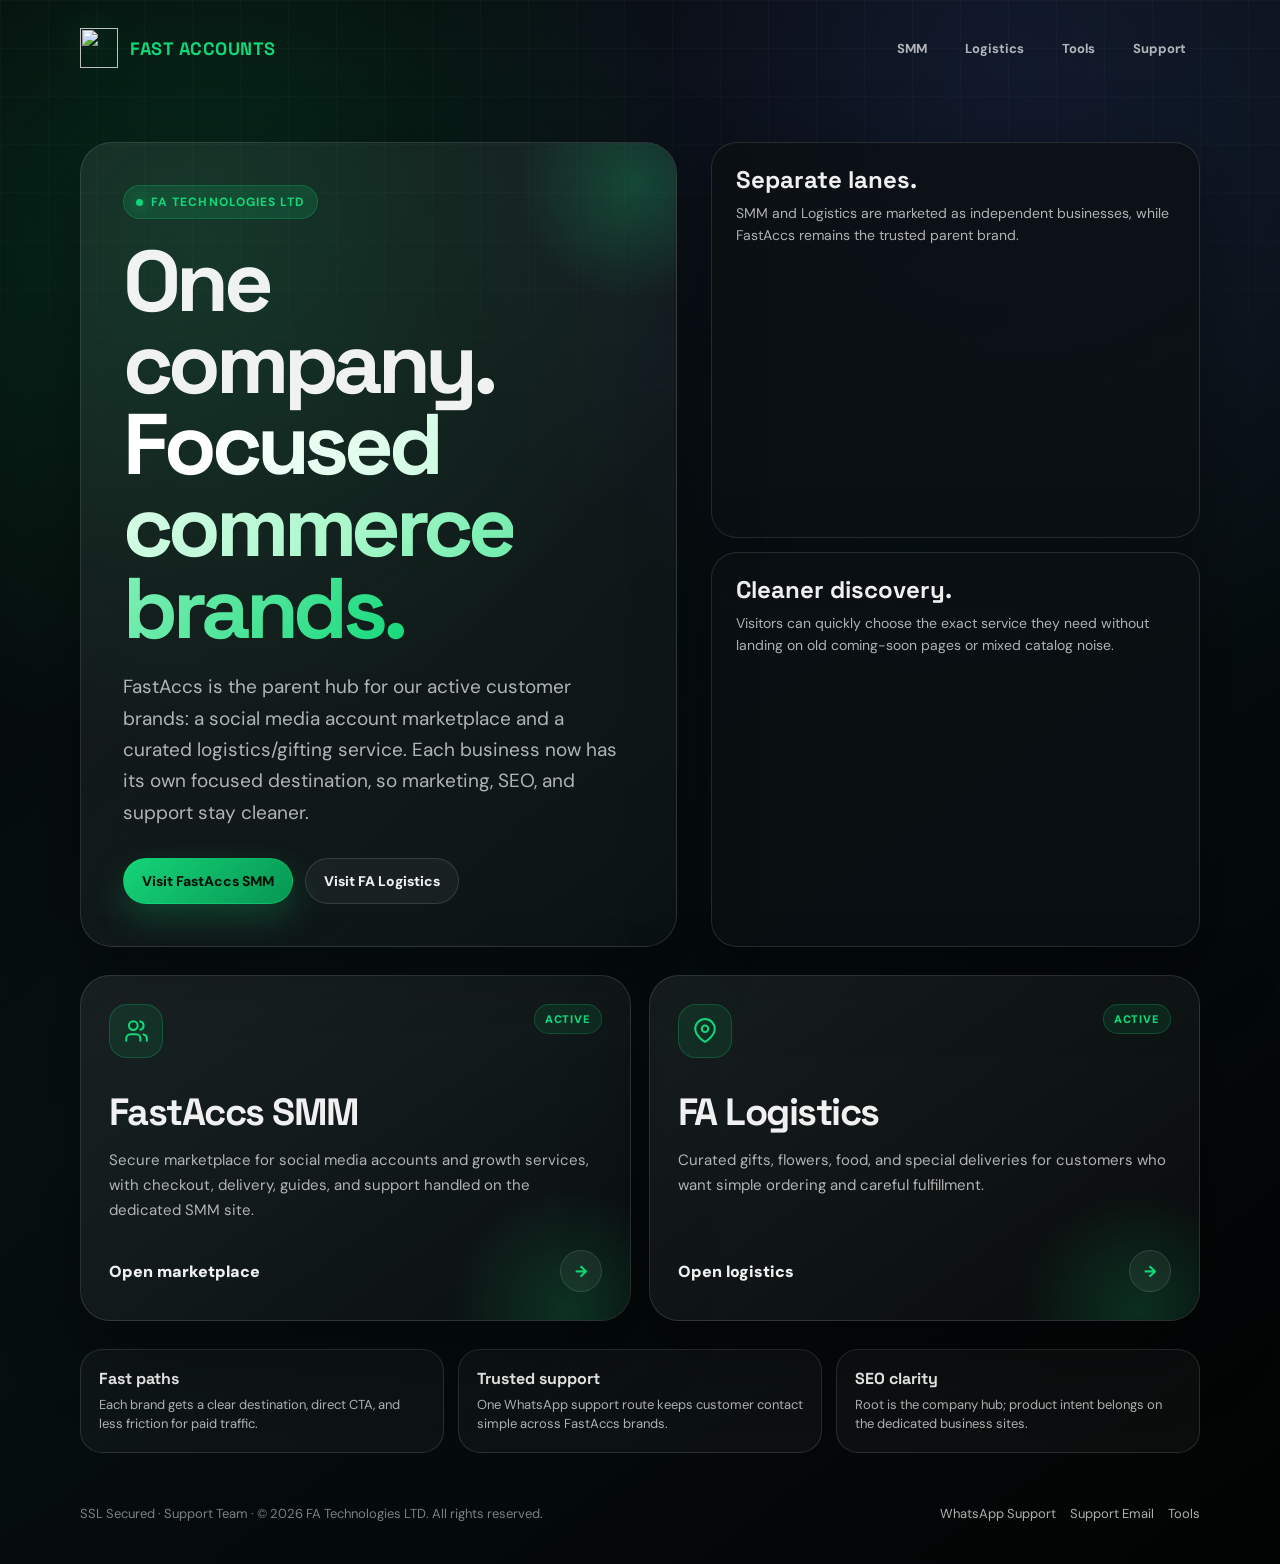
==== index.html @ 74d2e157 "Restructure FastAccs root hub" ====
<!DOCTYPE html>
<html lang="en">
<head>
  <meta charset="UTF-8">
  <meta name="viewport" content="width=device-width, initial-scale=1.0">
  <title>FastAccs | FA Technologies LTD</title>
  <meta name="description" content="FastAccs is the FA Technologies LTD hub for focused digital commerce brands: FastAccs SMM and FA Logistics.">
  <meta name="theme-color" content="#07090C">
  <link rel="canonical" href="https://fastaccs.com/">

  <meta property="og:type" content="website">
  <meta property="og:url" content="https://fastaccs.com/">
  <meta property="og:site_name" content="FastAccs">
  <meta property="og:title" content="FastAccs | FA Technologies LTD">
  <meta property="og:description" content="The parent hub for FastAccs SMM and FA Logistics.">
  <meta property="og:image" content="https://raw.githubusercontent.com/fa-technologies-LTD/fastaccs-web/master/assets/fa-logo-green-black-bg.png">
  <meta property="og:image:width" content="898">
  <meta property="og:image:height" content="898">

  <meta name="twitter:card" content="summary">
  <meta name="twitter:title" content="FastAccs | FA Technologies LTD">
  <meta name="twitter:description" content="The parent hub for FastAccs SMM and FA Logistics.">
  <meta name="twitter:image" content="https://raw.githubusercontent.com/fa-technologies-LTD/fastaccs-web/master/assets/fa-logo-green-black-bg.png">

  <link rel="icon" type="image/png" href="assets/fa-mark-white-transparent.png">
  <link rel="preconnect" href="https://fonts.googleapis.com">
  <link rel="preconnect" href="https://fonts.gstatic.com" crossorigin>
  <link href="https://fonts.googleapis.com/css2?family=DM+Sans:wght@500;600;700;800&family=Space+Grotesk:wght@500;600;700&display=swap" rel="stylesheet">

  <script async src="https://www.googletagmanager.com/gtag/js?id=G-3JKR6RPV56"></script>
  <script>
    window.dataLayer = window.dataLayer || [];
    function gtag(){dataLayer.push(arguments);}
    gtag('js', new Date());
    gtag('config', 'G-3JKR6RPV56');
  </script>

  <style>
    *, *::before, *::after { box-sizing: border-box; margin: 0; padding: 0; }

    :root {
      --bg: #06090b;
      --panel: rgba(11, 17, 20, 0.82);
      --panel-strong: rgba(16, 25, 29, 0.94);
      --text: rgba(255, 255, 255, 0.94);
      --muted: rgba(255, 255, 255, 0.68);
      --dim: rgba(255, 255, 255, 0.48);
      --border: rgba(255, 255, 255, 0.12);
      --border-strong: rgba(255, 255, 255, 0.18);
      --green: #10d878;
      --green-soft: rgba(16, 216, 120, 0.14);
      --blue-soft: rgba(98, 109, 255, 0.18);
      --shadow: 0 24px 80px rgba(0, 0, 0, 0.38);
    }

    html { min-height: 100%; background: var(--bg); }

    body {
      min-height: 100vh;
      font-family: 'DM Sans', -apple-system, BlinkMacSystemFont, sans-serif;
      color: var(--text);
      background:
        radial-gradient(circle at 15% 15%, rgba(16, 216, 120, 0.16), transparent 30%),
        radial-gradient(circle at 80% 5%, rgba(98, 109, 255, 0.13), transparent 34%),
        linear-gradient(145deg, #050708 0%, #071011 48%, #020303 100%);
      -webkit-font-smoothing: antialiased;
    }

    body::before {
      content: '';
      position: fixed;
      inset: 0;
      pointer-events: none;
      background-image:
        linear-gradient(rgba(255,255,255,0.035) 1px, transparent 1px),
        linear-gradient(90deg, rgba(255,255,255,0.035) 1px, transparent 1px);
      background-size: 48px 48px;
      mask-image: linear-gradient(to bottom, rgba(0,0,0,0.7), transparent 78%);
    }

    a { color: inherit; }

    .shell {
      position: relative;
      width: min(1120px, calc(100% - 32px));
      margin: 0 auto;
      padding: 28px 0 34px;
    }

    .topbar {
      display: flex;
      align-items: center;
      justify-content: space-between;
      gap: 18px;
      margin-bottom: 74px;
    }

    .brand-lockup {
      display: inline-flex;
      align-items: center;
      gap: 12px;
      text-decoration: none;
    }

    .brand-lockup img {
      width: 38px;
      height: 40px;
      object-fit: contain;
      filter: drop-shadow(0 0 18px rgba(16, 216, 120, 0.24));
    }

    .brand-lockup span {
      font-family: 'Space Grotesk', sans-serif;
      font-size: 18px;
      font-weight: 700;
      letter-spacing: 0.03em;
      color: var(--green);
    }

    .nav {
      display: flex;
      align-items: center;
      gap: 10px;
      flex-wrap: wrap;
      justify-content: flex-end;
    }

    .nav a {
      color: var(--muted);
      font-size: 13px;
      font-weight: 700;
      text-decoration: none;
      padding: 10px 13px;
      border: 1px solid transparent;
      border-radius: 999px;
      transition: color 160ms ease, border-color 160ms ease, background 160ms ease;
    }

    .nav a:hover,
    .nav a:focus-visible {
      color: var(--text);
      border-color: var(--border);
      background: rgba(255,255,255,0.04);
      outline: none;
    }

    .hero {
      display: grid;
      grid-template-columns: minmax(0, 1.1fr) minmax(320px, 0.9fr);
      gap: 34px;
      align-items: stretch;
      margin-bottom: 28px;
    }

    .hero-copy {
      padding: 42px;
      border: 1px solid var(--border);
      border-radius: 32px;
      background: linear-gradient(135deg, rgba(255,255,255,0.07), rgba(255,255,255,0.025));
      box-shadow: var(--shadow);
      overflow: hidden;
      position: relative;
    }

    .hero-copy::after {
      content: '';
      position: absolute;
      width: 260px;
      height: 260px;
      right: -90px;
      top: -90px;
      border-radius: 999px;
      background: radial-gradient(circle, rgba(16, 216, 120, 0.22), transparent 64%);
      pointer-events: none;
    }

    .eyebrow {
      display: inline-flex;
      align-items: center;
      gap: 8px;
      color: var(--green);
      background: var(--green-soft);
      border: 1px solid rgba(16, 216, 120, 0.22);
      border-radius: 999px;
      padding: 8px 12px;
      font-size: 12px;
      font-weight: 800;
      letter-spacing: 0.09em;
      text-transform: uppercase;
      margin-bottom: 22px;
    }

    .eyebrow::before {
      content: '';
      width: 7px;
      height: 7px;
      border-radius: 999px;
      background: var(--green);
      box-shadow: 0 0 14px rgba(16, 216, 120, 0.8);
    }

    h1 {
      font-family: 'Space Grotesk', sans-serif;
      font-size: clamp(42px, 8vw, 86px);
      line-height: 0.95;
      letter-spacing: -0.06em;
      max-width: 680px;
      margin-bottom: 22px;
    }

    h1 span {
      background: linear-gradient(130deg, #ffffff 12%, #a9f8cb 55%, var(--green));
      -webkit-background-clip: text;
      background-clip: text;
      -webkit-text-fill-color: transparent;
    }

    .lead {
      max-width: 620px;
      color: var(--muted);
      font-size: clamp(16px, 2vw, 19px);
      line-height: 1.65;
      margin-bottom: 30px;
    }

    .cta-row {
      display: flex;
      gap: 12px;
      flex-wrap: wrap;
      align-items: center;
    }

    .btn {
      display: inline-flex;
      align-items: center;
      justify-content: center;
      gap: 9px;
      min-height: 46px;
      padding: 13px 18px;
      border-radius: 999px;
      font-size: 14px;
      font-weight: 800;
      text-decoration: none;
      border: 1px solid var(--border);
      transition: transform 160ms ease, border-color 160ms ease, background 160ms ease;
    }

    .btn:hover,
    .btn:focus-visible {
      transform: translateY(-1px);
      outline: none;
    }

    .btn-primary {
      background: linear-gradient(135deg, #15d478, #079653);
      border-color: rgba(16, 216, 120, 0.42);
      color: #031009;
      box-shadow: 0 14px 34px rgba(16, 216, 120, 0.22);
    }

    .btn-secondary {
      color: var(--text);
      background: rgba(255,255,255,0.045);
    }

    .signal-panel {
      display: grid;
      gap: 14px;
    }

    .signal-card {
      padding: 24px;
      border: 1px solid var(--border);
      border-radius: 26px;
      background: var(--panel);
      box-shadow: var(--shadow);
    }

    .signal-card strong {
      display: block;
      font-family: 'Space Grotesk', sans-serif;
      font-size: 24px;
      line-height: 1.1;
      margin-bottom: 10px;
    }

    .signal-card p {
      color: var(--muted);
      line-height: 1.55;
      font-size: 14px;
    }

    .brand-grid {
      display: grid;
      grid-template-columns: repeat(2, minmax(0, 1fr));
      gap: 18px;
      margin: 28px 0;
    }

    .brand-card {
      position: relative;
      overflow: hidden;
      display: flex;
      flex-direction: column;
      min-height: 330px;
      padding: 28px;
      border-radius: 30px;
      border: 1px solid var(--border);
      background: linear-gradient(145deg, rgba(255,255,255,0.07), rgba(255,255,255,0.025));
      text-decoration: none;
      box-shadow: var(--shadow);
      transition: transform 180ms ease, border-color 180ms ease, background 180ms ease;
    }

    .brand-card:hover,
    .brand-card:focus-visible {
      transform: translateY(-3px);
      border-color: rgba(16, 216, 120, 0.34);
      outline: none;
    }

    .brand-card::after {
      content: '';
      position: absolute;
      inset: auto -70px -120px auto;
      width: 260px;
      height: 260px;
      border-radius: 999px;
      background: radial-gradient(circle, rgba(16, 216, 120, 0.17), transparent 65%);
      pointer-events: none;
    }

    .card-top {
      display: flex;
      justify-content: space-between;
      gap: 18px;
      align-items: flex-start;
      margin-bottom: 30px;
    }

    .mark {
      width: 54px;
      height: 54px;
      border-radius: 18px;
      display: grid;
      place-items: center;
      border: 1px solid rgba(16, 216, 120, 0.24);
      background: rgba(16, 216, 120, 0.1);
      color: var(--green);
    }

    .status {
      color: var(--green);
      background: rgba(16, 216, 120, 0.1);
      border: 1px solid rgba(16, 216, 120, 0.22);
      border-radius: 999px;
      padding: 7px 10px;
      font-size: 11px;
      font-weight: 900;
      letter-spacing: 0.08em;
      text-transform: uppercase;
    }

    .brand-card h2 {
      font-family: 'Space Grotesk', sans-serif;
      font-size: clamp(26px, 4vw, 38px);
      letter-spacing: -0.04em;
      margin-bottom: 12px;
    }

    .brand-card p {
      color: var(--muted);
      line-height: 1.65;
      font-size: 15px;
      max-width: 520px;
    }

    .card-footer {
      margin-top: auto;
      padding-top: 28px;
      display: flex;
      align-items: center;
      justify-content: space-between;
      gap: 16px;
      color: var(--text);
      font-weight: 900;
    }

    .arrow {
      width: 42px;
      height: 42px;
      display: grid;
      place-items: center;
      border-radius: 999px;
      background: rgba(255,255,255,0.06);
      border: 1px solid var(--border);
      color: var(--green);
    }

    .principles {
      display: grid;
      grid-template-columns: repeat(3, minmax(0, 1fr));
      gap: 14px;
      margin-top: 18px;
    }

    .principle {
      border: 1px solid var(--border);
      border-radius: 22px;
      background: rgba(255,255,255,0.035);
      padding: 18px;
    }

    .principle strong {
      display: block;
      font-family: 'Space Grotesk', sans-serif;
      font-size: 16px;
      margin-bottom: 7px;
    }

    .principle span {
      display: block;
      color: var(--muted);
      font-size: 13px;
      line-height: 1.45;
    }

    .footer {
      display: flex;
      align-items: center;
      justify-content: space-between;
      gap: 16px;
      flex-wrap: wrap;
      margin-top: 30px;
      padding: 22px 0 8px;
      color: var(--dim);
      font-size: 13px;
    }

    .footer-links {
      display: flex;
      align-items: center;
      gap: 14px;
      flex-wrap: wrap;
    }

    .footer a {
      color: var(--muted);
      text-decoration: none;
    }

    .footer a:hover,
    .footer a:focus-visible {
      color: var(--text);
      outline: none;
    }

    @media (max-width: 840px) {
      .topbar { margin-bottom: 34px; }
      .hero { grid-template-columns: 1fr; }
      .hero-copy { padding: 28px; border-radius: 26px; }
      .brand-grid { grid-template-columns: 1fr; }
      .principles { grid-template-columns: 1fr; }
      .signal-panel { grid-template-columns: 1fr; }
    }

    @media (max-width: 560px) {
      .shell { width: min(100% - 24px, 1120px); padding-top: 18px; }
      .topbar { align-items: flex-start; }
      .nav { gap: 4px; }
      .nav a { padding: 8px 9px; font-size: 12px; }
      .brand-lockup img { width: 32px; height: 34px; }
      .brand-lockup span { font-size: 15px; }
      .hero-copy { padding: 22px; }
      .lead { font-size: 15px; }
      .btn { width: 100%; }
      .brand-card { min-height: 290px; padding: 22px; border-radius: 24px; }
      .card-footer { align-items: flex-end; }
      .footer { display: block; line-height: 1.9; }
      .footer-links { margin-top: 10px; }
    }
  </style>
</head>
<body>
  <main class="shell">
    <header class="topbar" aria-label="FastAccs header">
      <a class="brand-lockup" href="/" aria-label="FastAccs home">
        <img src="assets/fa-mark-white-transparent.png" alt="" width="516" height="548">
        <span>FAST ACCOUNTS</span>
      </a>
      <nav class="nav" aria-label="Primary">
        <a href="https://smm.fastaccs.com/">SMM</a>
        <a href="/logistics/">Logistics</a>
        <a href="/tools/">Tools</a>
        <a href="https://wa.link/fast_accounts" target="_blank" rel="noopener noreferrer">Support</a>
      </nav>
    </header>

    <section class="hero" aria-labelledby="page-title">
      <div class="hero-copy">
        <div class="eyebrow">FA Technologies LTD</div>
        <h1 id="page-title">One company. <span>Focused commerce brands.</span></h1>
        <p class="lead">FastAccs is the parent hub for our active customer brands: a social media account marketplace and a curated logistics/gifting service. Each business now has its own focused destination, so marketing, SEO, and support stay cleaner.</p>
        <div class="cta-row">
          <a class="btn btn-primary" href="https://smm.fastaccs.com/">Visit FastAccs SMM</a>
          <a class="btn btn-secondary" href="/logistics/">Visit FA Logistics</a>
        </div>
      </div>

      <aside class="signal-panel" aria-label="Business focus">
        <div class="signal-card">
          <strong>Separate lanes.</strong>
          <p>SMM and Logistics are marketed as independent businesses, while FastAccs remains the trusted parent brand.</p>
        </div>
        <div class="signal-card">
          <strong>Cleaner discovery.</strong>
          <p>Visitors can quickly choose the exact service they need without landing on old coming-soon pages or mixed catalog noise.</p>
        </div>
      </aside>
    </section>

    <section class="brand-grid" aria-label="FastAccs brands">
      <a class="brand-card" href="https://smm.fastaccs.com/" aria-label="Open FastAccs SMM marketplace">
        <div class="card-top">
          <div class="mark" aria-hidden="true">
            <svg width="26" height="26" viewBox="0 0 24 24" fill="none" stroke="currentColor" stroke-width="1.9" stroke-linecap="round" stroke-linejoin="round"><path d="M16 21v-2a4 4 0 0 0-4-4H7a4 4 0 0 0-4 4v2"/><circle cx="9.5" cy="7" r="4"/><path d="M22 21v-2a4 4 0 0 0-3-3.87"/><path d="M16 3.13a4 4 0 0 1 0 7.75"/></svg>
          </div>
          <span class="status">Active</span>
        </div>
        <h2>FastAccs SMM</h2>
        <p>Secure marketplace for social media accounts and growth services, with checkout, delivery, guides, and support handled on the dedicated SMM site.</p>
        <div class="card-footer">
          <span>Open marketplace</span>
          <span class="arrow" aria-hidden="true">&rarr;</span>
        </div>
      </a>

      <a class="brand-card" href="/logistics/" aria-label="Open FA Logistics">
        <div class="card-top">
          <div class="mark" aria-hidden="true">
            <svg width="26" height="26" viewBox="0 0 24 24" fill="none" stroke="currentColor" stroke-width="1.9" stroke-linecap="round" stroke-linejoin="round"><path d="M21 10c0 7-9 12-9 12S3 17 3 10a9 9 0 1 1 18 0Z"/><circle cx="12" cy="10" r="3"/></svg>
          </div>
          <span class="status">Active</span>
        </div>
        <h2>FA Logistics</h2>
        <p>Curated gifts, flowers, food, and special deliveries for customers who want simple ordering and careful fulfillment.</p>
        <div class="card-footer">
          <span>Open logistics</span>
          <span class="arrow" aria-hidden="true">&rarr;</span>
        </div>
      </a>
    </section>

    <section class="principles" aria-label="Operating principles">
      <div class="principle">
        <strong>Fast paths</strong>
        <span>Each brand gets a clear destination, direct CTA, and less friction for paid traffic.</span>
      </div>
      <div class="principle">
        <strong>Trusted support</strong>
        <span>One WhatsApp support route keeps customer contact simple across FastAccs brands.</span>
      </div>
      <div class="principle">
        <strong>SEO clarity</strong>
        <span>Root is the company hub; product intent belongs on the dedicated business sites.</span>
      </div>
    </section>

    <footer class="footer">
      <p>SSL Secured &middot; Support Team &middot; &copy; 2026 FA Technologies LTD. All rights reserved.</p>
      <div class="footer-links">
        <a href="https://wa.link/fast_accounts" target="_blank" rel="noopener noreferrer">WhatsApp Support</a>
        <a href="mailto:support@fastaccs.com">Support Email</a>
        <a href="/tools/">Tools</a>
      </div>
    </footer>
  </main>
</body>
</html>
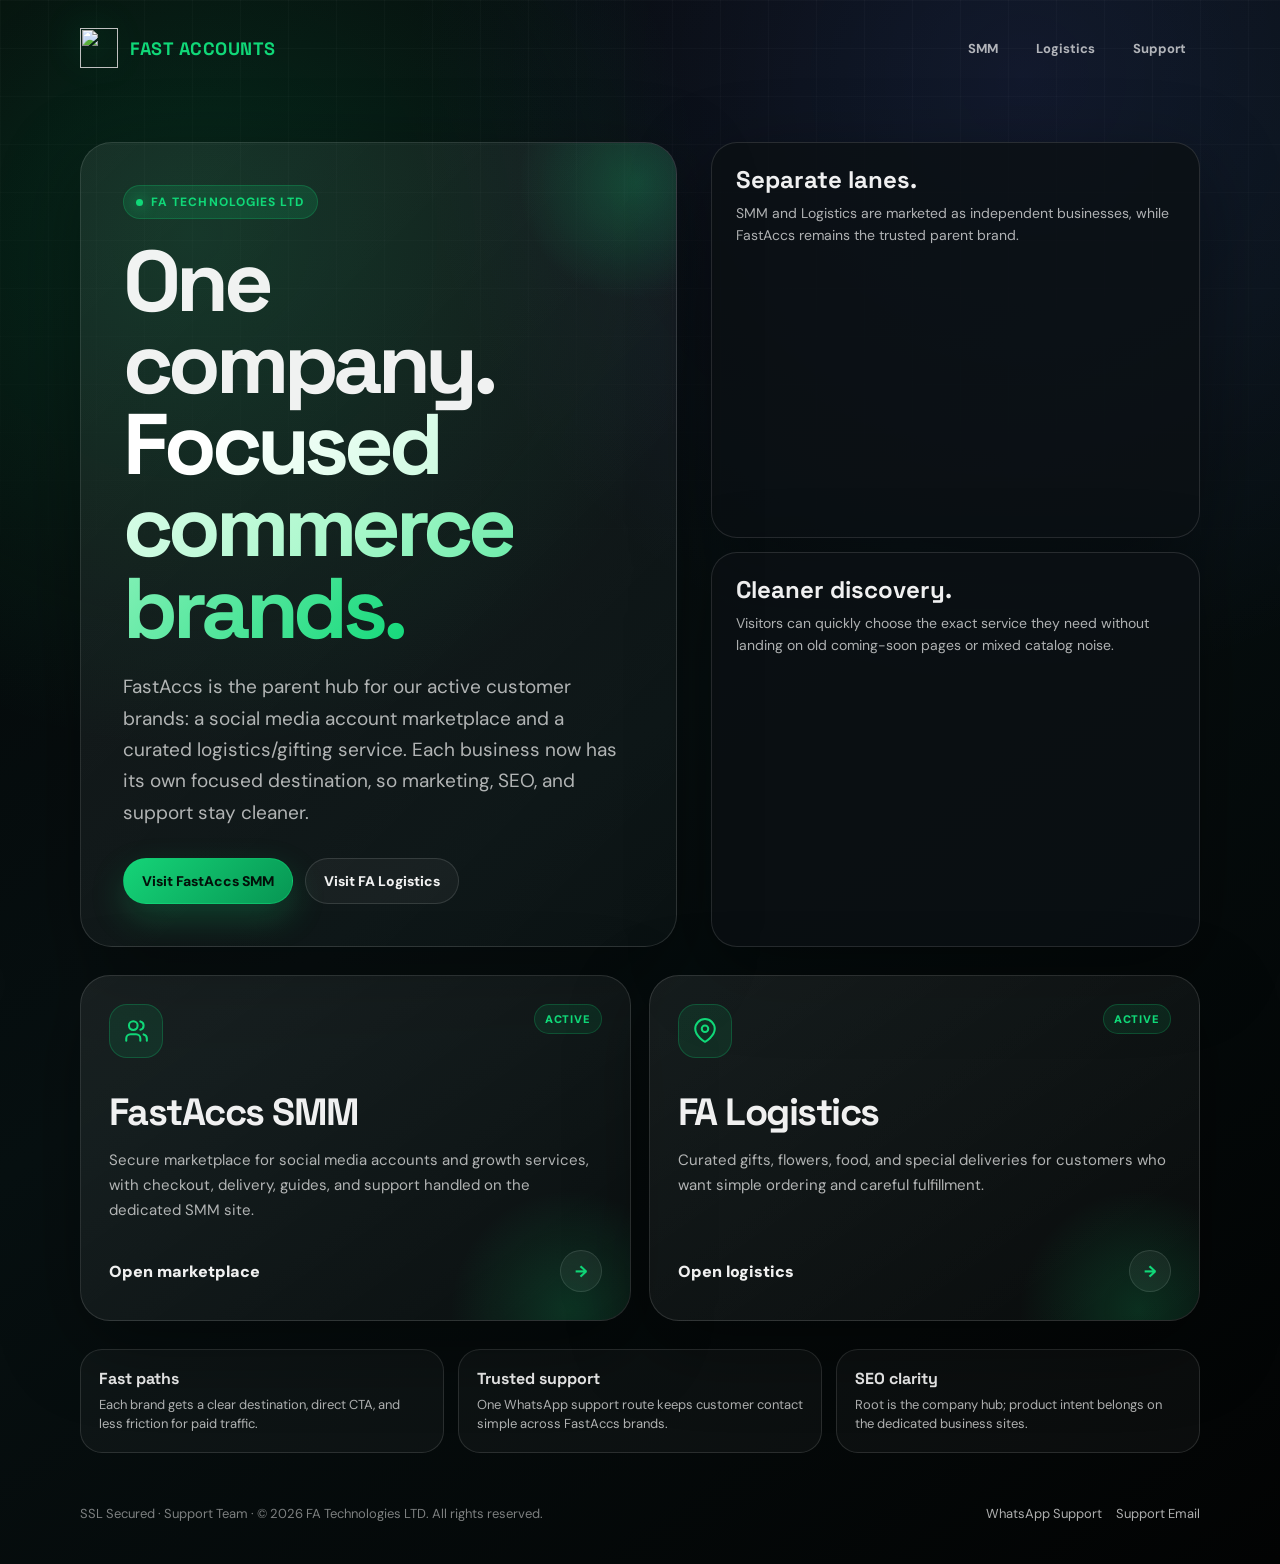
==== commit 73c8ddef: "Hide internal tools from FastAccs hub" ====
--- a/index.html
+++ b/index.html
@@ -491,7 +491,6 @@
       <nav class="nav" aria-label="Primary">
         <a href="https://smm.fastaccs.com/">SMM</a>
         <a href="/logistics/">Logistics</a>
-        <a href="/tools/">Tools</a>
         <a href="https://wa.link/fast_accounts" target="_blank" rel="noopener noreferrer">Support</a>
       </nav>
     </header>
@@ -571,7 +570,6 @@
       <div class="footer-links">
         <a href="https://wa.link/fast_accounts" target="_blank" rel="noopener noreferrer">WhatsApp Support</a>
         <a href="mailto:support@fastaccs.com">Support Email</a>
-        <a href="/tools/">Tools</a>
       </div>
     </footer>
   </main>
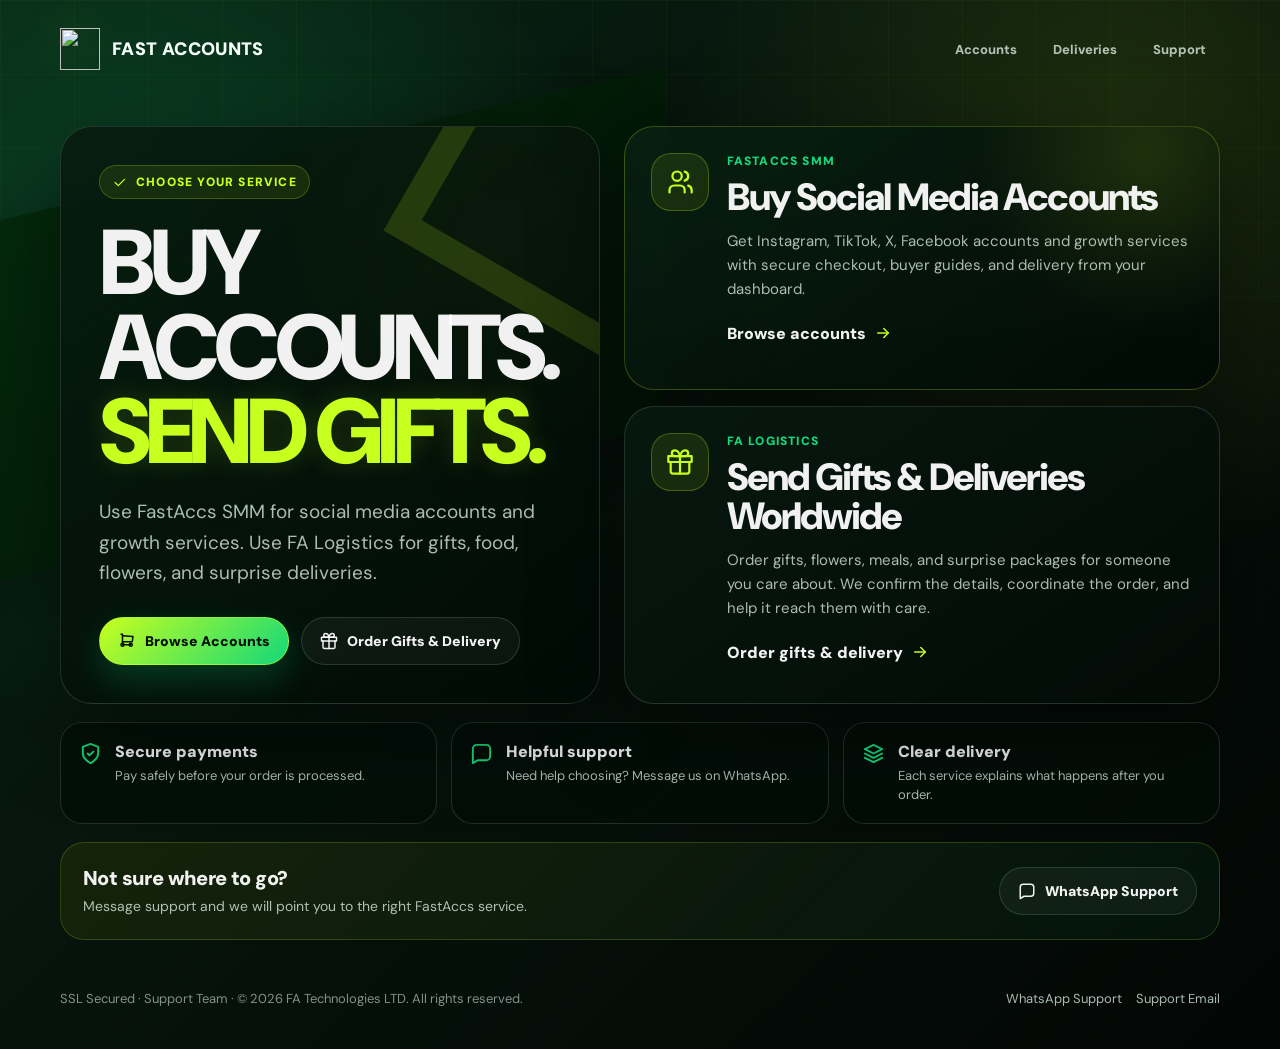
==== commit b35fdd66: "Refine FastAccs homepage customer doorway" ====
--- a/index.html
+++ b/index.html
@@ -3,29 +3,29 @@
 <head>
   <meta charset="UTF-8">
   <meta name="viewport" content="width=device-width, initial-scale=1.0">
-  <title>FastAccs | FA Technologies LTD</title>
-  <meta name="description" content="FastAccs is the FA Technologies LTD hub for focused digital commerce brands: FastAccs SMM and FA Logistics.">
-  <meta name="theme-color" content="#07090C">
+  <title>FastAccs | Buy Accounts or Send Gifts</title>
+  <meta name="description" content="Choose the FastAccs service you need today: buy social media accounts and growth services, or send gifts and deliveries with FA Logistics.">
+  <meta name="theme-color" content="#0a1710">
   <link rel="canonical" href="https://fastaccs.com/">
 
   <meta property="og:type" content="website">
   <meta property="og:url" content="https://fastaccs.com/">
   <meta property="og:site_name" content="FastAccs">
-  <meta property="og:title" content="FastAccs | FA Technologies LTD">
-  <meta property="og:description" content="The parent hub for FastAccs SMM and FA Logistics.">
+  <meta property="og:title" content="FastAccs | Buy Accounts or Send Gifts">
+  <meta property="og:description" content="Buy social media accounts or send gifts and deliveries through FastAccs services.">
   <meta property="og:image" content="https://raw.githubusercontent.com/fa-technologies-LTD/fastaccs-web/master/assets/fa-logo-green-black-bg.png">
   <meta property="og:image:width" content="898">
   <meta property="og:image:height" content="898">
 
   <meta name="twitter:card" content="summary">
-  <meta name="twitter:title" content="FastAccs | FA Technologies LTD">
-  <meta name="twitter:description" content="The parent hub for FastAccs SMM and FA Logistics.">
+  <meta name="twitter:title" content="FastAccs | Buy Accounts or Send Gifts">
+  <meta name="twitter:description" content="Choose FastAccs SMM for accounts and growth. Choose FA Logistics for gifts and deliveries.">
   <meta name="twitter:image" content="https://raw.githubusercontent.com/fa-technologies-LTD/fastaccs-web/master/assets/fa-logo-green-black-bg.png">
 
   <link rel="icon" type="image/png" href="assets/fa-mark-white-transparent.png">
   <link rel="preconnect" href="https://fonts.googleapis.com">
   <link rel="preconnect" href="https://fonts.gstatic.com" crossorigin>
-  <link href="https://fonts.googleapis.com/css2?family=DM+Sans:wght@500;600;700;800&family=Space+Grotesk:wght@500;600;700&display=swap" rel="stylesheet">
+  <link href="https://fonts.googleapis.com/css2?family=DM+Sans:wght@500;600;700;800;900&display=swap" rel="stylesheet">
 
   <script async src="https://www.googletagmanager.com/gtag/js?id=G-3JKR6RPV56"></script>
   <script>
@@ -39,18 +39,21 @@
     *, *::before, *::after { box-sizing: border-box; margin: 0; padding: 0; }
 
     :root {
-      --bg: #06090b;
-      --panel: rgba(11, 17, 20, 0.82);
-      --panel-strong: rgba(16, 25, 29, 0.94);
+      --bg: #06110b;
+      --ink: #041006;
+      --panel: rgba(5, 16, 11, 0.84);
+      --panel-2: rgba(8, 25, 16, 0.9);
       --text: rgba(255, 255, 255, 0.94);
-      --muted: rgba(255, 255, 255, 0.68);
-      --dim: rgba(255, 255, 255, 0.48);
-      --border: rgba(255, 255, 255, 0.12);
-      --border-strong: rgba(255, 255, 255, 0.18);
-      --green: #10d878;
-      --green-soft: rgba(16, 216, 120, 0.14);
-      --blue-soft: rgba(98, 109, 255, 0.18);
-      --shadow: 0 24px 80px rgba(0, 0, 0, 0.38);
+      --muted: rgba(235, 255, 244, 0.72);
+      --dim: rgba(235, 255, 244, 0.54);
+      --line: rgba(213, 255, 229, 0.14);
+      --line-strong: rgba(213, 255, 229, 0.23);
+      --green: #13d879;
+      --green-hot: #c7ff1f;
+      --green-deep: #0a9c58;
+      --blue: #8d96ff;
+      --red: #ff625f;
+      --shadow: 0 28px 90px rgba(0, 0, 0, 0.42);
     }
 
     html { min-height: 100%; background: var(--bg); }
@@ -60,10 +63,11 @@
       font-family: 'DM Sans', -apple-system, BlinkMacSystemFont, sans-serif;
       color: var(--text);
       background:
-        radial-gradient(circle at 15% 15%, rgba(16, 216, 120, 0.16), transparent 30%),
-        radial-gradient(circle at 80% 5%, rgba(98, 109, 255, 0.13), transparent 34%),
-        linear-gradient(145deg, #050708 0%, #071011 48%, #020303 100%);
+        radial-gradient(circle at 88% 12%, rgba(199, 255, 31, 0.12), transparent 30%),
+        radial-gradient(circle at 12% 26%, rgba(19, 216, 121, 0.20), transparent 34%),
+        linear-gradient(135deg, #082413 0%, #06120c 48%, #030604 100%);
       -webkit-font-smoothing: antialiased;
+      overflow-x: hidden;
     }
 
     body::before {
@@ -71,18 +75,34 @@
       position: fixed;
       inset: 0;
       pointer-events: none;
+      opacity: 0.33;
       background-image:
-        linear-gradient(rgba(255,255,255,0.035) 1px, transparent 1px),
-        linear-gradient(90deg, rgba(255,255,255,0.035) 1px, transparent 1px);
-      background-size: 48px 48px;
-      mask-image: linear-gradient(to bottom, rgba(0,0,0,0.7), transparent 78%);
+        linear-gradient(rgba(199, 255, 31, 0.13) 1px, transparent 1px),
+        linear-gradient(90deg, rgba(199, 255, 31, 0.13) 1px, transparent 1px);
+      background-size: 74px 74px;
+      mask-image: linear-gradient(to bottom, rgba(0,0,0,0.9), rgba(0,0,0,0.18) 72%, transparent);
+    }
+
+    body::after {
+      content: '';
+      position: fixed;
+      left: -10vw;
+      top: 158px;
+      width: 62vw;
+      height: 360px;
+      pointer-events: none;
+      background: linear-gradient(140deg, rgba(3, 42, 9, 0.92), rgba(2, 19, 6, 0.98));
+      transform: skewY(-13deg);
+      box-shadow: 0 24px 80px rgba(0,0,0,0.38);
+      z-index: 0;
     }
 
     a { color: inherit; }
 
     .shell {
       position: relative;
-      width: min(1120px, calc(100% - 32px));
+      z-index: 1;
+      width: min(1160px, calc(100% - 32px));
       margin: 0 auto;
       padding: 28px 0 34px;
     }
@@ -92,7 +112,7 @@
       align-items: center;
       justify-content: space-between;
       gap: 18px;
-      margin-bottom: 74px;
+      margin-bottom: 56px;
     }
 
     .brand-lockup {
@@ -103,24 +123,23 @@
     }
 
     .brand-lockup img {
-      width: 38px;
-      height: 40px;
+      width: 40px;
+      height: 42px;
       object-fit: contain;
-      filter: drop-shadow(0 0 18px rgba(16, 216, 120, 0.24));
+      filter: drop-shadow(0 0 22px rgba(199, 255, 31, 0.22));
     }
 
     .brand-lockup span {
-      font-family: 'Space Grotesk', sans-serif;
       font-size: 18px;
-      font-weight: 700;
-      letter-spacing: 0.03em;
-      color: var(--green);
+      font-weight: 900;
+      letter-spacing: 0.02em;
+      color: #f5fff8;
     }
 
     .nav {
       display: flex;
       align-items: center;
-      gap: 10px;
+      gap: 8px;
       flex-wrap: wrap;
       justify-content: flex-end;
     }
@@ -128,102 +147,102 @@
     .nav a {
       color: var(--muted);
       font-size: 13px;
-      font-weight: 700;
+      font-weight: 800;
       text-decoration: none;
       padding: 10px 13px;
       border: 1px solid transparent;
       border-radius: 999px;
-      transition: color 160ms ease, border-color 160ms ease, background 160ms ease;
+      transition: color 160ms ease, border-color 160ms ease, background 160ms ease, transform 160ms ease;
     }
 
     .nav a:hover,
     .nav a:focus-visible {
       color: var(--text);
-      border-color: var(--border);
-      background: rgba(255,255,255,0.04);
+      border-color: var(--line);
+      background: rgba(255,255,255,0.05);
+      transform: translateY(-1px);
       outline: none;
     }
 
     .hero {
       display: grid;
-      grid-template-columns: minmax(0, 1.1fr) minmax(320px, 0.9fr);
-      gap: 34px;
+      grid-template-columns: minmax(0, 0.95fr) minmax(340px, 1.05fr);
+      gap: 24px;
       align-items: stretch;
-      margin-bottom: 28px;
+      margin-bottom: 18px;
     }
 
     .hero-copy {
-      padding: 42px;
-      border: 1px solid var(--border);
+      position: relative;
+      overflow: hidden;
+      min-height: 420px;
+      padding: 38px;
+      border: 1px solid var(--line);
       border-radius: 32px;
-      background: linear-gradient(135deg, rgba(255,255,255,0.07), rgba(255,255,255,0.025));
+      background:
+        linear-gradient(145deg, rgba(7, 27, 15, 0.9), rgba(2, 10, 6, 0.86)),
+        radial-gradient(circle at 80% 18%, rgba(199, 255, 31, 0.18), transparent 34%);
       box-shadow: var(--shadow);
-      overflow: hidden;
-      position: relative;
-    }
-
-    .hero-copy::after {
+    }
+
+    .hero-copy::before {
       content: '';
       position: absolute;
+      right: -92px;
+      top: -74px;
       width: 260px;
       height: 260px;
-      right: -90px;
-      top: -90px;
-      border-radius: 999px;
-      background: radial-gradient(circle, rgba(16, 216, 120, 0.22), transparent 64%);
+      border: 28px solid rgba(199, 255, 31, 0.15);
+      transform: rotate(30deg);
       pointer-events: none;
     }
 
     .eyebrow {
       display: inline-flex;
       align-items: center;
-      gap: 8px;
-      color: var(--green);
-      background: var(--green-soft);
-      border: 1px solid rgba(16, 216, 120, 0.22);
+      gap: 9px;
+      color: var(--green-hot);
+      background: rgba(199, 255, 31, 0.09);
+      border: 1px solid rgba(199, 255, 31, 0.22);
       border-radius: 999px;
       padding: 8px 12px;
       font-size: 12px;
-      font-weight: 800;
-      letter-spacing: 0.09em;
+      font-weight: 900;
+      letter-spacing: 0.1em;
       text-transform: uppercase;
       margin-bottom: 22px;
     }
 
-    .eyebrow::before {
-      content: '';
-      width: 7px;
-      height: 7px;
-      border-radius: 999px;
-      background: var(--green);
-      box-shadow: 0 0 14px rgba(16, 216, 120, 0.8);
-    }
+    .eyebrow svg { width: 15px; height: 15px; }
 
     h1 {
-      font-family: 'Space Grotesk', sans-serif;
-      font-size: clamp(42px, 8vw, 86px);
-      line-height: 0.95;
-      letter-spacing: -0.06em;
-      max-width: 680px;
+      position: relative;
+      max-width: 720px;
+      font-size: clamp(44px, 8vw, 92px);
+      line-height: 0.92;
+      letter-spacing: -0.07em;
+      font-weight: 900;
       margin-bottom: 22px;
+      text-transform: uppercase;
     }
 
     h1 span {
-      background: linear-gradient(130deg, #ffffff 12%, #a9f8cb 55%, var(--green));
-      -webkit-background-clip: text;
-      background-clip: text;
-      -webkit-text-fill-color: transparent;
+      display: block;
+      color: var(--green-hot);
+      text-shadow: 0 0 24px rgba(199, 255, 31, 0.16);
     }
 
     .lead {
-      max-width: 620px;
+      position: relative;
+      max-width: 610px;
       color: var(--muted);
       font-size: clamp(16px, 2vw, 19px);
-      line-height: 1.65;
-      margin-bottom: 30px;
+      line-height: 1.62;
+      margin-bottom: 28px;
     }
 
     .cta-row {
+      position: relative;
       display: flex;
       gap: 12px;
       flex-wrap: wrap;
@@ -235,15 +254,17 @@
       align-items: center;
       justify-content: center;
       gap: 9px;
-      min-height: 46px;
+      min-height: 48px;
       padding: 13px 18px;
       border-radius: 999px;
       font-size: 14px;
-      font-weight: 800;
+      font-weight: 900;
       text-decoration: none;
-      border: 1px solid var(--border);
-      transition: transform 160ms ease, border-color 160ms ease, background 160ms ease;
-    }
+      border: 1px solid var(--line);
+      transition: transform 160ms ease, border-color 160ms ease, background 160ms ease, box-shadow 160ms ease;
+    }
+
+    .btn svg { width: 18px; height: 18px; flex: 0 0 auto; }
 
     .btn:hover,
     .btn:focus-visible {
@@ -252,186 +273,178 @@
     }
 
     .btn-primary {
-      background: linear-gradient(135deg, #15d478, #079653);
-      border-color: rgba(16, 216, 120, 0.42);
-      color: #031009;
-      box-shadow: 0 14px 34px rgba(16, 216, 120, 0.22);
-    }
+      background: linear-gradient(135deg, var(--green-hot), var(--green));
+      border-color: rgba(199, 255, 31, 0.5);
+      color: #021007;
+      box-shadow: 0 14px 34px rgba(19, 216, 121, 0.22);
+    }
+
+    .btn-primary:hover,
+    .btn-primary:focus-visible { box-shadow: 0 18px 44px rgba(19, 216, 121, 0.3); }
 
     .btn-secondary {
       color: var(--text);
       background: rgba(255,255,255,0.045);
     }
 
-    .signal-panel {
-      display: grid;
-      gap: 14px;
-    }
-
-    .signal-card {
-      padding: 24px;
-      border: 1px solid var(--border);
-      border-radius: 26px;
-      background: var(--panel);
-      box-shadow: var(--shadow);
-    }
-
-    .signal-card strong {
-      display: block;
-      font-family: 'Space Grotesk', sans-serif;
-      font-size: 24px;
-      line-height: 1.1;
-      margin-bottom: 10px;
-    }
-
-    .signal-card p {
-      color: var(--muted);
-      line-height: 1.55;
-      font-size: 14px;
-    }
-
-    .brand-grid {
-      display: grid;
-      grid-template-columns: repeat(2, minmax(0, 1fr));
-      gap: 18px;
-      margin: 28px 0;
-    }
-
-    .brand-card {
+    .service-stack {
+      display: grid;
+      gap: 16px;
+    }
+
+    .service-card {
       position: relative;
       overflow: hidden;
-      display: flex;
-      flex-direction: column;
-      min-height: 330px;
-      padding: 28px;
+      display: grid;
+      grid-template-columns: auto 1fr;
+      gap: 18px;
+      min-height: 220px;
+      padding: 26px;
       border-radius: 30px;
-      border: 1px solid var(--border);
-      background: linear-gradient(145deg, rgba(255,255,255,0.07), rgba(255,255,255,0.025));
+      border: 1px solid var(--line);
+      background: linear-gradient(145deg, rgba(7, 25, 16, 0.92), rgba(3, 10, 7, 0.9));
       text-decoration: none;
       box-shadow: var(--shadow);
       transition: transform 180ms ease, border-color 180ms ease, background 180ms ease;
     }
 
-    .brand-card:hover,
-    .brand-card:focus-visible {
+    .service-card.primary {
+      min-height: 250px;
+      border-color: rgba(199, 255, 31, 0.24);
+      background:
+        radial-gradient(circle at 88% 10%, rgba(199, 255, 31, 0.12), transparent 30%),
+        linear-gradient(145deg, rgba(8, 31, 17, 0.96), rgba(2, 10, 6, 0.94));
+    }
+
+    .service-card:hover,
+    .service-card:focus-visible {
       transform: translateY(-3px);
-      border-color: rgba(16, 216, 120, 0.34);
+      border-color: rgba(199, 255, 31, 0.38);
       outline: none;
     }
 
-    .brand-card::after {
-      content: '';
-      position: absolute;
-      inset: auto -70px -120px auto;
-      width: 260px;
-      height: 260px;
-      border-radius: 999px;
-      background: radial-gradient(circle, rgba(16, 216, 120, 0.17), transparent 65%);
-      pointer-events: none;
-    }
-
-    .card-top {
-      display: flex;
-      justify-content: space-between;
-      gap: 18px;
-      align-items: flex-start;
-      margin-bottom: 30px;
-    }
-
-    .mark {
-      width: 54px;
-      height: 54px;
-      border-radius: 18px;
+    .icon-badge {
+      width: 58px;
+      height: 58px;
       display: grid;
       place-items: center;
-      border: 1px solid rgba(16, 216, 120, 0.24);
-      background: rgba(16, 216, 120, 0.1);
+      border-radius: 20px;
+      border: 1px solid rgba(199, 255, 31, 0.26);
+      background: rgba(199, 255, 31, 0.09);
+      color: var(--green-hot);
+    }
+
+    .icon-badge svg { width: 28px; height: 28px; }
+
+    .service-kicker {
       color: var(--green);
-    }
-
-    .status {
-      color: var(--green);
-      background: rgba(16, 216, 120, 0.1);
-      border: 1px solid rgba(16, 216, 120, 0.22);
-      border-radius: 999px;
-      padding: 7px 10px;
-      font-size: 11px;
-      font-weight: 900;
-      letter-spacing: 0.08em;
+      font-size: 12px;
+      font-weight: 900;
+      letter-spacing: 0.1em;
       text-transform: uppercase;
-    }
-
-    .brand-card h2 {
-      font-family: 'Space Grotesk', sans-serif;
-      font-size: clamp(26px, 4vw, 38px);
-      letter-spacing: -0.04em;
+      margin-bottom: 9px;
+    }
+
+    .service-card h2 {
+      font-size: clamp(25px, 4vw, 38px);
+      line-height: 1.02;
+      letter-spacing: -0.05em;
+      font-weight: 900;
       margin-bottom: 12px;
     }
 
-    .brand-card p {
+    .service-card p {
       color: var(--muted);
-      line-height: 1.65;
+      line-height: 1.6;
       font-size: 15px;
-      max-width: 520px;
-    }
-
-    .card-footer {
-      margin-top: auto;
-      padding-top: 28px;
-      display: flex;
-      align-items: center;
-      justify-content: space-between;
-      gap: 16px;
+      max-width: 590px;
+    }
+
+    .service-action {
+      display: inline-flex;
+      align-items: center;
+      gap: 8px;
+      margin-top: 22px;
       color: var(--text);
       font-weight: 900;
     }
 
-    .arrow {
-      width: 42px;
-      height: 42px;
-      display: grid;
-      place-items: center;
-      border-radius: 999px;
-      background: rgba(255,255,255,0.06);
-      border: 1px solid var(--border);
-      color: var(--green);
-    }
-
-    .principles {
+    .service-action svg { width: 18px; height: 18px; color: var(--green-hot); }
+
+    .trust-row {
       display: grid;
       grid-template-columns: repeat(3, minmax(0, 1fr));
       gap: 14px;
-      margin-top: 18px;
-    }
-
-    .principle {
-      border: 1px solid var(--border);
+      margin: 18px 0;
+    }
+
+    .trust-card {
+      display: grid;
+      grid-template-columns: auto 1fr;
+      gap: 13px;
+      align-items: start;
+      border: 1px solid var(--line);
       border-radius: 22px;
-      background: rgba(255,255,255,0.035);
+      background: rgba(4, 14, 9, 0.72);
       padding: 18px;
     }
 
-    .principle strong {
+    .trust-card svg {
+      width: 23px;
+      height: 23px;
+      color: var(--green);
+      margin-top: 1px;
+    }
+
+    .trust-card strong {
       display: block;
-      font-family: 'Space Grotesk', sans-serif;
       font-size: 16px;
-      margin-bottom: 7px;
-    }
-
-    .principle span {
+      font-weight: 900;
+      margin-bottom: 5px;
+    }
+
+    .trust-card span {
       display: block;
       color: var(--muted);
       font-size: 13px;
       line-height: 1.45;
     }
 
+    .support-band {
+      display: grid;
+      grid-template-columns: 1fr auto;
+      align-items: center;
+      gap: 18px;
+      margin-top: 18px;
+      padding: 22px;
+      border: 1px solid rgba(199, 255, 31, 0.18);
+      border-radius: 24px;
+      background:
+        linear-gradient(135deg, rgba(199, 255, 31, 0.09), rgba(19, 216, 121, 0.04)),
+        rgba(3, 12, 8, 0.76);
+    }
+
+    .support-band strong {
+      display: block;
+      font-size: 20px;
+      font-weight: 900;
+      letter-spacing: -0.03em;
+      margin-bottom: 5px;
+    }
+
+    .support-band p {
+      color: var(--muted);
+      line-height: 1.5;
+      font-size: 14px;
+    }
+
     .footer {
       display: flex;
       align-items: center;
       justify-content: space-between;
       gap: 16px;
       flex-wrap: wrap;
-      margin-top: 30px;
+      margin-top: 28px;
       padding: 22px 0 8px;
       color: var(--dim);
       font-size: 13px;
@@ -455,27 +468,30 @@
       outline: none;
     }
 
-    @media (max-width: 840px) {
-      .topbar { margin-bottom: 34px; }
+    @media (max-width: 900px) {
+      body::after { width: 82vw; height: 300px; top: 180px; }
+      .topbar { margin-bottom: 32px; }
       .hero { grid-template-columns: 1fr; }
-      .hero-copy { padding: 28px; border-radius: 26px; }
-      .brand-grid { grid-template-columns: 1fr; }
-      .principles { grid-template-columns: 1fr; }
-      .signal-panel { grid-template-columns: 1fr; }
+      .hero-copy { min-height: 0; padding: 28px; border-radius: 26px; }
+      .service-card,
+      .service-card.primary { min-height: 0; }
+      .trust-row { grid-template-columns: 1fr; }
+      .support-band { grid-template-columns: 1fr; }
+      .support-band .btn { width: 100%; }
     }
 
     @media (max-width: 560px) {
-      .shell { width: min(100% - 24px, 1120px); padding-top: 18px; }
+      .shell { width: min(100% - 24px, 1160px); padding-top: 18px; }
       .topbar { align-items: flex-start; }
+      .brand-lockup img { width: 33px; height: 35px; }
+      .brand-lockup span { font-size: 15px; }
       .nav { gap: 4px; }
-      .nav a { padding: 8px 9px; font-size: 12px; }
-      .brand-lockup img { width: 32px; height: 34px; }
-      .brand-lockup span { font-size: 15px; }
-      .hero-copy { padding: 22px; }
+      .nav a { padding: 8px 8px; font-size: 12px; }
+      h1 { font-size: clamp(42px, 15vw, 68px); }
       .lead { font-size: 15px; }
-      .btn { width: 100%; }
-      .brand-card { min-height: 290px; padding: 22px; border-radius: 24px; }
-      .card-footer { align-items: flex-end; }
+      .cta-row .btn { width: 100%; }
+      .service-card { grid-template-columns: 1fr; padding: 22px; border-radius: 24px; }
+      .icon-badge { width: 52px; height: 52px; border-radius: 18px; }
       .footer { display: block; line-height: 1.9; }
       .footer-links { margin-top: 10px; }
     }
@@ -489,80 +505,83 @@
         <span>FAST ACCOUNTS</span>
       </a>
       <nav class="nav" aria-label="Primary">
-        <a href="https://smm.fastaccs.com/">SMM</a>
-        <a href="/logistics/">Logistics</a>
+        <a href="https://smm.fastaccs.com/">Accounts</a>
+        <a href="/logistics/">Deliveries</a>
         <a href="https://wa.link/fast_accounts" target="_blank" rel="noopener noreferrer">Support</a>
       </nav>
     </header>
 
     <section class="hero" aria-labelledby="page-title">
       <div class="hero-copy">
-        <div class="eyebrow">FA Technologies LTD</div>
-        <h1 id="page-title">One company. <span>Focused commerce brands.</span></h1>
-        <p class="lead">FastAccs is the parent hub for our active customer brands: a social media account marketplace and a curated logistics/gifting service. Each business now has its own focused destination, so marketing, SEO, and support stay cleaner.</p>
+        <div class="eyebrow">
+          <svg viewBox="0 0 24 24" fill="none" stroke="currentColor" stroke-width="2" stroke-linecap="round" stroke-linejoin="round" aria-hidden="true"><path d="M20 7 10 17l-5-5"/></svg>
+          Choose your service
+        </div>
+        <h1 id="page-title">Buy accounts. <span>Send gifts.</span></h1>
+        <p class="lead">Use FastAccs SMM for social media accounts and growth services. Use FA Logistics for gifts, food, flowers, and surprise deliveries.</p>
         <div class="cta-row">
-          <a class="btn btn-primary" href="https://smm.fastaccs.com/">Visit FastAccs SMM</a>
-          <a class="btn btn-secondary" href="/logistics/">Visit FA Logistics</a>
+          <a class="btn btn-primary" href="https://smm.fastaccs.com/">
+            <svg viewBox="0 0 24 24" fill="none" stroke="currentColor" stroke-width="2" stroke-linecap="round" stroke-linejoin="round" aria-hidden="true"><path d="M6 19a2 2 0 1 0 0-4 2 2 0 0 0 0 4Z"/><path d="M17 19a2 2 0 1 0 0-4 2 2 0 0 0 0 4Z"/><path d="M17 17H6V3H4"/><path d="m6 5 14 1-1 7H6"/></svg>
+            Browse Accounts
+          </a>
+          <a class="btn btn-secondary" href="/logistics/">
+            <svg viewBox="0 0 24 24" fill="none" stroke="currentColor" stroke-width="2" stroke-linecap="round" stroke-linejoin="round" aria-hidden="true"><path d="M20 12v8a2 2 0 0 1-2 2H6a2 2 0 0 1-2-2v-8"/><path d="M2 7h20v5H2z"/><path d="M12 22V7"/><path d="M12 7H7.5a2.5 2.5 0 1 1 0-5C11 2 12 7 12 7Z"/><path d="M12 7h4.5a2.5 2.5 0 1 0 0-5C13 2 12 7 12 7Z"/></svg>
+            Order Gifts & Delivery
+          </a>
         </div>
       </div>
 
-      <aside class="signal-panel" aria-label="Business focus">
-        <div class="signal-card">
-          <strong>Separate lanes.</strong>
-          <p>SMM and Logistics are marketed as independent businesses, while FastAccs remains the trusted parent brand.</p>
-        </div>
-        <div class="signal-card">
-          <strong>Cleaner discovery.</strong>
-          <p>Visitors can quickly choose the exact service they need without landing on old coming-soon pages or mixed catalog noise.</p>
-        </div>
-      </aside>
+      <div class="service-stack" aria-label="FastAccs services">
+        <a class="service-card primary" href="https://smm.fastaccs.com/" aria-label="Open FastAccs SMM marketplace">
+          <div class="icon-badge" aria-hidden="true">
+            <svg viewBox="0 0 24 24" fill="none" stroke="currentColor" stroke-width="1.9" stroke-linecap="round" stroke-linejoin="round"><path d="M16 21v-2a4 4 0 0 0-4-4H7a4 4 0 0 0-4 4v2"/><circle cx="9.5" cy="7" r="4"/><path d="M22 21v-2a4 4 0 0 0-3-3.87"/><path d="M16 3.13a4 4 0 0 1 0 7.75"/></svg>
+          </div>
+          <div>
+            <div class="service-kicker">FastAccs SMM</div>
+            <h2>Buy Social Media Accounts</h2>
+            <p>Get Instagram, TikTok, X, Facebook accounts and growth services with secure checkout, buyer guides, and delivery from your dashboard.</p>
+            <span class="service-action">Browse accounts <svg viewBox="0 0 24 24" fill="none" stroke="currentColor" stroke-width="2" stroke-linecap="round" stroke-linejoin="round" aria-hidden="true"><path d="M5 12h14"/><path d="m13 6 6 6-6 6"/></svg></span>
+          </div>
+        </a>
+
+        <a class="service-card" href="/logistics/" aria-label="Open FA Logistics">
+          <div class="icon-badge" aria-hidden="true">
+            <svg viewBox="0 0 24 24" fill="none" stroke="currentColor" stroke-width="1.9" stroke-linecap="round" stroke-linejoin="round"><path d="M20 12v8a2 2 0 0 1-2 2H6a2 2 0 0 1-2-2v-8"/><path d="M2 7h20v5H2z"/><path d="M12 22V7"/><path d="M12 7H7.5a2.5 2.5 0 1 1 0-5C11 2 12 7 12 7Z"/><path d="M12 7h4.5a2.5 2.5 0 1 0 0-5C13 2 12 7 12 7Z"/></svg>
+          </div>
+          <div>
+            <div class="service-kicker">FA Logistics</div>
+            <h2>Send Gifts & Deliveries Worldwide</h2>
+            <p>Order gifts, flowers, meals, and surprise packages for someone you care about. We confirm the details, coordinate the order, and help it reach them with care.</p>
+            <span class="service-action">Order gifts & delivery <svg viewBox="0 0 24 24" fill="none" stroke="currentColor" stroke-width="2" stroke-linecap="round" stroke-linejoin="round" aria-hidden="true"><path d="M5 12h14"/><path d="m13 6 6 6-6 6"/></svg></span>
+          </div>
+        </a>
+      </div>
     </section>
 
-    <section class="brand-grid" aria-label="FastAccs brands">
-      <a class="brand-card" href="https://smm.fastaccs.com/" aria-label="Open FastAccs SMM marketplace">
-        <div class="card-top">
-          <div class="mark" aria-hidden="true">
-            <svg width="26" height="26" viewBox="0 0 24 24" fill="none" stroke="currentColor" stroke-width="1.9" stroke-linecap="round" stroke-linejoin="round"><path d="M16 21v-2a4 4 0 0 0-4-4H7a4 4 0 0 0-4 4v2"/><circle cx="9.5" cy="7" r="4"/><path d="M22 21v-2a4 4 0 0 0-3-3.87"/><path d="M16 3.13a4 4 0 0 1 0 7.75"/></svg>
-          </div>
-          <span class="status">Active</span>
-        </div>
-        <h2>FastAccs SMM</h2>
-        <p>Secure marketplace for social media accounts and growth services, with checkout, delivery, guides, and support handled on the dedicated SMM site.</p>
-        <div class="card-footer">
-          <span>Open marketplace</span>
-          <span class="arrow" aria-hidden="true">&rarr;</span>
-        </div>
+    <section class="trust-row" aria-label="Why customers use FastAccs">
+      <div class="trust-card">
+        <svg viewBox="0 0 24 24" fill="none" stroke="currentColor" stroke-width="2" stroke-linecap="round" stroke-linejoin="round" aria-hidden="true"><path d="M12 22s8-4 8-10V5l-8-3-8 3v7c0 6 8 10 8 10"/><path d="m9 12 2 2 4-4"/></svg>
+        <div><strong>Secure payments</strong><span>Pay safely before your order is processed.</span></div>
+      </div>
+      <div class="trust-card">
+        <svg viewBox="0 0 24 24" fill="none" stroke="currentColor" stroke-width="2" stroke-linecap="round" stroke-linejoin="round" aria-hidden="true"><path d="M21 15a4 4 0 0 1-4 4H8l-5 3V7a4 4 0 0 1 4-4h10a4 4 0 0 1 4 4z"/></svg>
+        <div><strong>Helpful support</strong><span>Need help choosing? Message us on WhatsApp.</span></div>
+      </div>
+      <div class="trust-card">
+        <svg viewBox="0 0 24 24" fill="none" stroke="currentColor" stroke-width="2" stroke-linecap="round" stroke-linejoin="round" aria-hidden="true"><path d="M12 3 3 7.5 12 12l9-4.5L12 3Z"/><path d="M3 12l9 4.5 9-4.5"/><path d="M3 16.5 12 21l9-4.5"/></svg>
+        <div><strong>Clear delivery</strong><span>Each service explains what happens after you order.</span></div>
+      </div>
+    </section>
+
+    <section class="support-band" aria-label="FastAccs support">
+      <div>
+        <strong>Not sure where to go?</strong>
+        <p>Message support and we will point you to the right FastAccs service.</p>
+      </div>
+      <a class="btn btn-secondary" href="https://wa.link/fast_accounts" target="_blank" rel="noopener noreferrer">
+        <svg viewBox="0 0 24 24" fill="none" stroke="currentColor" stroke-width="2" stroke-linecap="round" stroke-linejoin="round" aria-hidden="true"><path d="M21 15a4 4 0 0 1-4 4H8l-5 3V7a4 4 0 0 1 4-4h10a4 4 0 0 1 4 4z"/></svg>
+        WhatsApp Support
       </a>
-
-      <a class="brand-card" href="/logistics/" aria-label="Open FA Logistics">
-        <div class="card-top">
-          <div class="mark" aria-hidden="true">
-            <svg width="26" height="26" viewBox="0 0 24 24" fill="none" stroke="currentColor" stroke-width="1.9" stroke-linecap="round" stroke-linejoin="round"><path d="M21 10c0 7-9 12-9 12S3 17 3 10a9 9 0 1 1 18 0Z"/><circle cx="12" cy="10" r="3"/></svg>
-          </div>
-          <span class="status">Active</span>
-        </div>
-        <h2>FA Logistics</h2>
-        <p>Curated gifts, flowers, food, and special deliveries for customers who want simple ordering and careful fulfillment.</p>
-        <div class="card-footer">
-          <span>Open logistics</span>
-          <span class="arrow" aria-hidden="true">&rarr;</span>
-        </div>
-      </a>
-    </section>
-
-    <section class="principles" aria-label="Operating principles">
-      <div class="principle">
-        <strong>Fast paths</strong>
-        <span>Each brand gets a clear destination, direct CTA, and less friction for paid traffic.</span>
-      </div>
-      <div class="principle">
-        <strong>Trusted support</strong>
-        <span>One WhatsApp support route keeps customer contact simple across FastAccs brands.</span>
-      </div>
-      <div class="principle">
-        <strong>SEO clarity</strong>
-        <span>Root is the company hub; product intent belongs on the dedicated business sites.</span>
-      </div>
     </section>
 
     <footer class="footer">
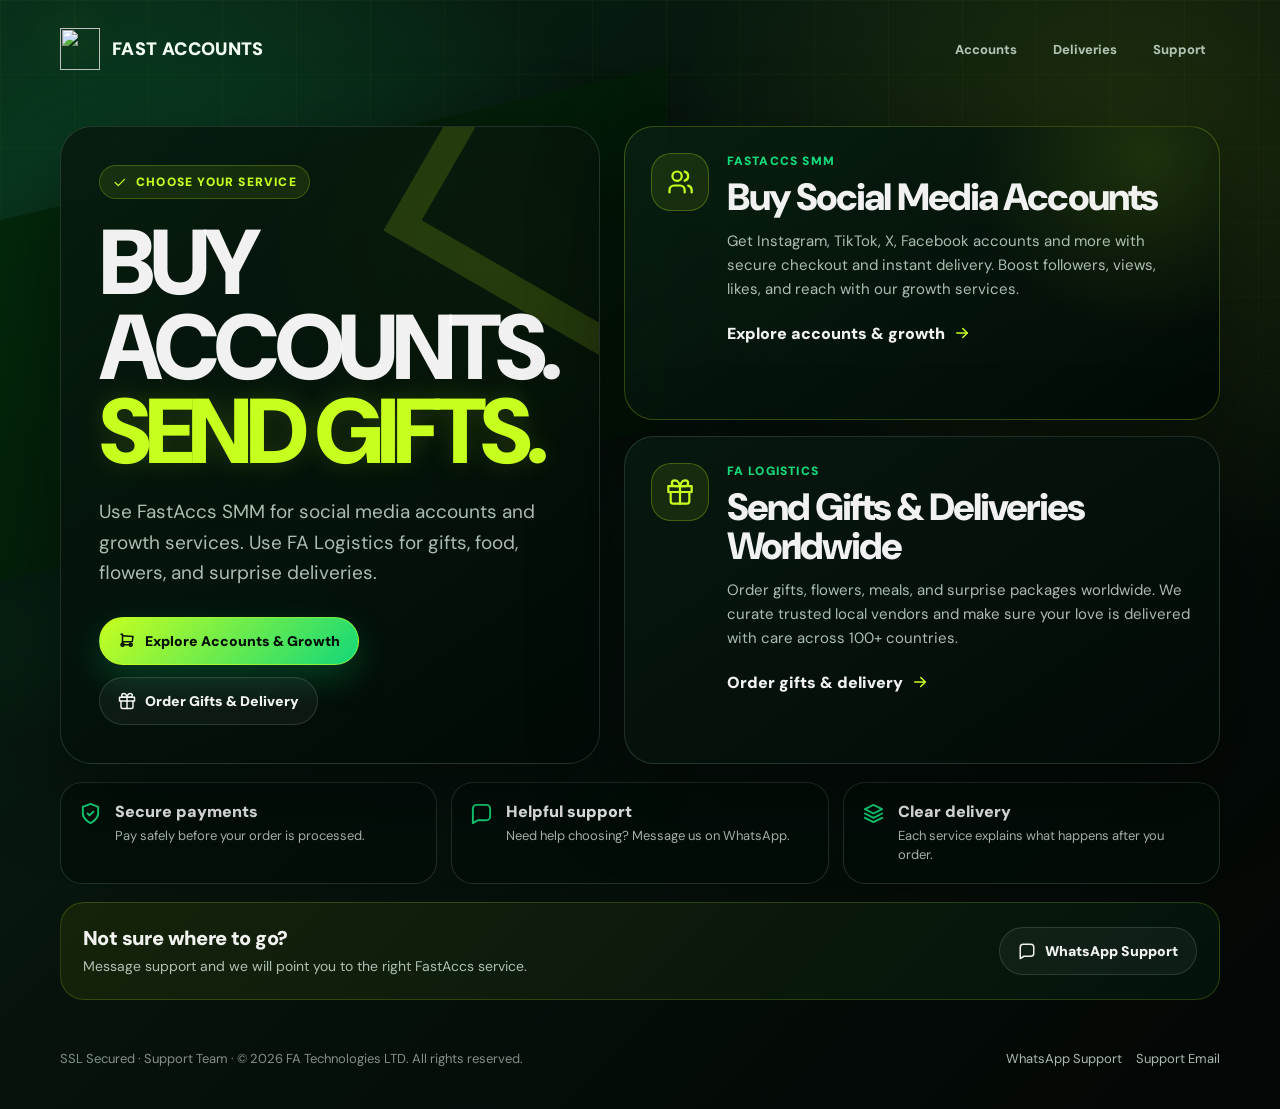
==== commit ac2a698a: "Polish FastAccs homepage service copy" ====
--- a/index.html
+++ b/index.html
@@ -522,7 +522,7 @@
         <div class="cta-row">
           <a class="btn btn-primary" href="https://smm.fastaccs.com/">
             <svg viewBox="0 0 24 24" fill="none" stroke="currentColor" stroke-width="2" stroke-linecap="round" stroke-linejoin="round" aria-hidden="true"><path d="M6 19a2 2 0 1 0 0-4 2 2 0 0 0 0 4Z"/><path d="M17 19a2 2 0 1 0 0-4 2 2 0 0 0 0 4Z"/><path d="M17 17H6V3H4"/><path d="m6 5 14 1-1 7H6"/></svg>
-            Browse Accounts
+            Explore Accounts &amp; Growth
           </a>
           <a class="btn btn-secondary" href="/logistics/">
             <svg viewBox="0 0 24 24" fill="none" stroke="currentColor" stroke-width="2" stroke-linecap="round" stroke-linejoin="round" aria-hidden="true"><path d="M20 12v8a2 2 0 0 1-2 2H6a2 2 0 0 1-2-2v-8"/><path d="M2 7h20v5H2z"/><path d="M12 22V7"/><path d="M12 7H7.5a2.5 2.5 0 1 1 0-5C11 2 12 7 12 7Z"/><path d="M12 7h4.5a2.5 2.5 0 1 0 0-5C13 2 12 7 12 7Z"/></svg>
@@ -539,8 +539,8 @@
           <div>
             <div class="service-kicker">FastAccs SMM</div>
             <h2>Buy Social Media Accounts</h2>
-            <p>Get Instagram, TikTok, X, Facebook accounts and growth services with secure checkout, buyer guides, and delivery from your dashboard.</p>
-            <span class="service-action">Browse accounts <svg viewBox="0 0 24 24" fill="none" stroke="currentColor" stroke-width="2" stroke-linecap="round" stroke-linejoin="round" aria-hidden="true"><path d="M5 12h14"/><path d="m13 6 6 6-6 6"/></svg></span>
+            <p>Get Instagram, TikTok, X, Facebook accounts and more with secure checkout and instant delivery. Boost followers, views, likes, and reach with our growth services.</p>
+            <span class="service-action">Explore accounts &amp; growth <svg viewBox="0 0 24 24" fill="none" stroke="currentColor" stroke-width="2" stroke-linecap="round" stroke-linejoin="round" aria-hidden="true"><path d="M5 12h14"/><path d="m13 6 6 6-6 6"/></svg></span>
           </div>
         </a>
 
@@ -551,7 +551,7 @@
           <div>
             <div class="service-kicker">FA Logistics</div>
             <h2>Send Gifts & Deliveries Worldwide</h2>
-            <p>Order gifts, flowers, meals, and surprise packages for someone you care about. We confirm the details, coordinate the order, and help it reach them with care.</p>
+            <p>Order gifts, flowers, meals, and surprise packages worldwide. We curate trusted local vendors and make sure your love is delivered with care across 100+ countries.</p>
             <span class="service-action">Order gifts & delivery <svg viewBox="0 0 24 24" fill="none" stroke="currentColor" stroke-width="2" stroke-linecap="round" stroke-linejoin="round" aria-hidden="true"><path d="M5 12h14"/><path d="m13 6 6 6-6 6"/></svg></span>
           </div>
         </a>
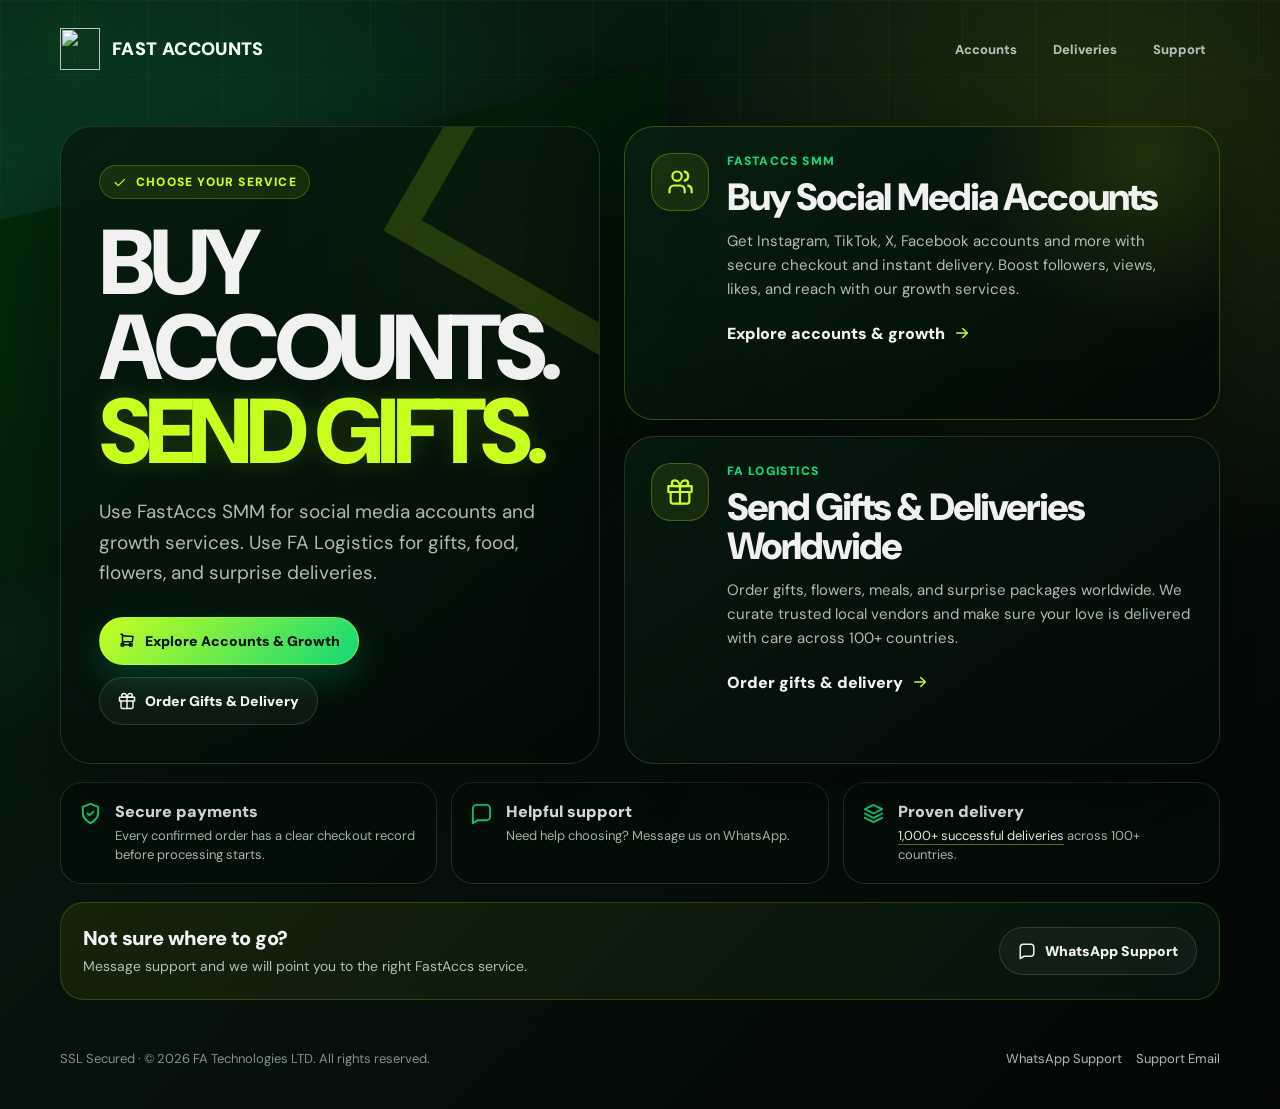
==== commit bb4ac164: "Polish root homepage mobile nav and trust copy" ====
--- a/index.html
+++ b/index.html
@@ -108,6 +108,7 @@
     }
 
     .topbar {
+      position: relative;
       display: flex;
       align-items: center;
       justify-content: space-between;
@@ -162,6 +163,83 @@
       background: rgba(255,255,255,0.05);
       transform: translateY(-1px);
       outline: none;
+    }
+
+    .menu-toggle {
+      display: none;
+      align-items: center;
+      justify-content: center;
+      width: 44px;
+      height: 44px;
+      color: var(--text);
+      background: rgba(4, 16, 9, 0.78);
+      border: 1px solid var(--line-strong);
+      border-radius: 15px;
+      box-shadow: 0 16px 36px rgba(0, 0, 0, 0.22);
+      cursor: pointer;
+      transition: border-color 160ms ease, background 160ms ease, transform 160ms ease;
+    }
+
+    .menu-toggle svg {
+      width: 24px;
+      height: 24px;
+    }
+
+    .menu-toggle:hover,
+    .menu-toggle:focus-visible,
+    .menu-toggle[aria-expanded="true"] {
+      border-color: rgba(19, 216, 121, 0.54);
+      background: rgba(19, 216, 121, 0.1);
+      transform: translateY(-1px);
+      outline: none;
+    }
+
+    .mobile-menu {
+      position: absolute;
+      right: 0;
+      top: calc(100% + 10px);
+      z-index: 20;
+      width: min(238px, calc(100vw - 48px));
+      padding: 8px;
+      border: 1px solid var(--line-strong);
+      border-radius: 20px;
+      background:
+        linear-gradient(145deg, rgba(7, 25, 15, 0.97), rgba(3, 11, 7, 0.98)),
+        rgba(4, 16, 9, 0.98);
+      box-shadow: 0 24px 72px rgba(0, 0, 0, 0.45);
+      backdrop-filter: blur(18px);
+    }
+
+    .mobile-menu[hidden] {
+      display: none !important;
+    }
+
+    .mobile-menu a {
+      display: flex;
+      align-items: center;
+      justify-content: space-between;
+      gap: 14px;
+      padding: 14px;
+      color: var(--muted);
+      text-decoration: none;
+      font-size: 14px;
+      font-weight: 900;
+      border-radius: 14px;
+      transition: color 160ms ease, background 160ms ease, transform 160ms ease;
+    }
+
+    .mobile-menu a:hover,
+    .mobile-menu a:focus-visible {
+      color: var(--text);
+      background: rgba(255, 255, 255, 0.06);
+      transform: translateX(2px);
+      outline: none;
+    }
+
+    .mobile-menu svg {
+      width: 17px;
+      height: 17px;
+      color: var(--green-hot);
     }
 
     .hero {
@@ -410,6 +488,18 @@
       line-height: 1.45;
     }
 
+    .trust-card a {
+      color: var(--text);
+      text-decoration: none;
+      border-bottom: 1px solid rgba(199, 255, 31, 0.45);
+    }
+
+    .trust-card a:hover,
+    .trust-card a:focus-visible {
+      color: var(--green-hot);
+      outline: none;
+    }
+
     .support-band {
       display: grid;
       grid-template-columns: 1fr auto;
@@ -482,11 +572,12 @@
 
     @media (max-width: 560px) {
       .shell { width: min(100% - 24px, 1160px); padding-top: 18px; }
-      .topbar { align-items: flex-start; }
+      .topbar { align-items: center; margin-bottom: 28px; }
       .brand-lockup img { width: 33px; height: 35px; }
       .brand-lockup span { font-size: 15px; }
-      .nav { gap: 4px; }
-      .nav a { padding: 8px 8px; font-size: 12px; }
+      .nav { display: none; }
+      .menu-toggle { display: inline-flex; }
+      .mobile-menu:not([hidden]) { display: grid; gap: 4px; }
       h1 { font-size: clamp(42px, 15vw, 68px); }
       .lead { font-size: 15px; }
       .cta-row .btn { width: 100%; }
@@ -508,6 +599,14 @@
         <a href="https://smm.fastaccs.com/">Accounts</a>
         <a href="/logistics/">Deliveries</a>
         <a href="https://wa.link/fast_accounts" target="_blank" rel="noopener noreferrer">Support</a>
+      </nav>
+      <button class="menu-toggle" type="button" aria-label="Open menu" aria-controls="mobile-menu" aria-expanded="false" data-menu-toggle>
+        <svg viewBox="0 0 24 24" fill="none" stroke="currentColor" stroke-width="2.2" stroke-linecap="round" stroke-linejoin="round" aria-hidden="true"><path d="M4 7h16"/><path d="M4 12h16"/><path d="M4 17h16"/></svg>
+      </button>
+      <nav class="mobile-menu" id="mobile-menu" aria-label="Mobile primary" hidden data-mobile-menu>
+        <a href="https://smm.fastaccs.com/">Accounts <svg viewBox="0 0 24 24" fill="none" stroke="currentColor" stroke-width="2.2" stroke-linecap="round" stroke-linejoin="round" aria-hidden="true"><path d="M5 12h14"/><path d="m13 6 6 6-6 6"/></svg></a>
+        <a href="/logistics/">Deliveries <svg viewBox="0 0 24 24" fill="none" stroke="currentColor" stroke-width="2.2" stroke-linecap="round" stroke-linejoin="round" aria-hidden="true"><path d="M5 12h14"/><path d="m13 6 6 6-6 6"/></svg></a>
+        <a href="https://wa.link/fast_accounts" target="_blank" rel="noopener noreferrer">Support <svg viewBox="0 0 24 24" fill="none" stroke="currentColor" stroke-width="2.2" stroke-linecap="round" stroke-linejoin="round" aria-hidden="true"><path d="M5 12h14"/><path d="m13 6 6 6-6 6"/></svg></a>
       </nav>
     </header>
 
@@ -561,7 +660,7 @@
     <section class="trust-row" aria-label="Why customers use FastAccs">
       <div class="trust-card">
         <svg viewBox="0 0 24 24" fill="none" stroke="currentColor" stroke-width="2" stroke-linecap="round" stroke-linejoin="round" aria-hidden="true"><path d="M12 22s8-4 8-10V5l-8-3-8 3v7c0 6 8 10 8 10"/><path d="m9 12 2 2 4-4"/></svg>
-        <div><strong>Secure payments</strong><span>Pay safely before your order is processed.</span></div>
+        <div><strong>Secure payments</strong><span>Every confirmed order has a clear checkout record before processing starts.</span></div>
       </div>
       <div class="trust-card">
         <svg viewBox="0 0 24 24" fill="none" stroke="currentColor" stroke-width="2" stroke-linecap="round" stroke-linejoin="round" aria-hidden="true"><path d="M21 15a4 4 0 0 1-4 4H8l-5 3V7a4 4 0 0 1 4-4h10a4 4 0 0 1 4 4z"/></svg>
@@ -569,7 +668,7 @@
       </div>
       <div class="trust-card">
         <svg viewBox="0 0 24 24" fill="none" stroke="currentColor" stroke-width="2" stroke-linecap="round" stroke-linejoin="round" aria-hidden="true"><path d="M12 3 3 7.5 12 12l9-4.5L12 3Z"/><path d="M3 12l9 4.5 9-4.5"/><path d="M3 16.5 12 21l9-4.5"/></svg>
-        <div><strong>Clear delivery</strong><span>Each service explains what happens after you order.</span></div>
+        <div><strong>Proven delivery</strong><span><a href="/logistics/about.html#social-proof">1,000+ successful deliveries</a> across 100+ countries.</span></div>
       </div>
     </section>
 
@@ -585,12 +684,42 @@
     </section>
 
     <footer class="footer">
-      <p>SSL Secured &middot; Support Team &middot; &copy; 2026 FA Technologies LTD. All rights reserved.</p>
+      <p>SSL Secured &middot; &copy; 2026 FA Technologies LTD. All rights reserved.</p>
       <div class="footer-links">
         <a href="https://wa.link/fast_accounts" target="_blank" rel="noopener noreferrer">WhatsApp Support</a>
         <a href="mailto:support@fastaccs.com">Support Email</a>
       </div>
     </footer>
   </main>
+  <script>
+    (() => {
+      const toggle = document.querySelector('[data-menu-toggle]');
+      const menu = document.querySelector('[data-mobile-menu]');
+      if (!toggle || !menu) return;
+
+      const setOpen = (open) => {
+        toggle.setAttribute('aria-expanded', String(open));
+        toggle.setAttribute('aria-label', open ? 'Close menu' : 'Open menu');
+        menu.hidden = !open;
+      };
+
+      toggle.addEventListener('click', () => {
+        setOpen(toggle.getAttribute('aria-expanded') !== 'true');
+      });
+
+      menu.querySelectorAll('a').forEach((link) => {
+        link.addEventListener('click', () => setOpen(false));
+      });
+
+      document.addEventListener('keydown', (event) => {
+        if (event.key === 'Escape') setOpen(false);
+      });
+
+      document.addEventListener('click', (event) => {
+        if (menu.hidden || toggle.contains(event.target) || menu.contains(event.target)) return;
+        setOpen(false);
+      });
+    })();
+  </script>
 </body>
 </html>
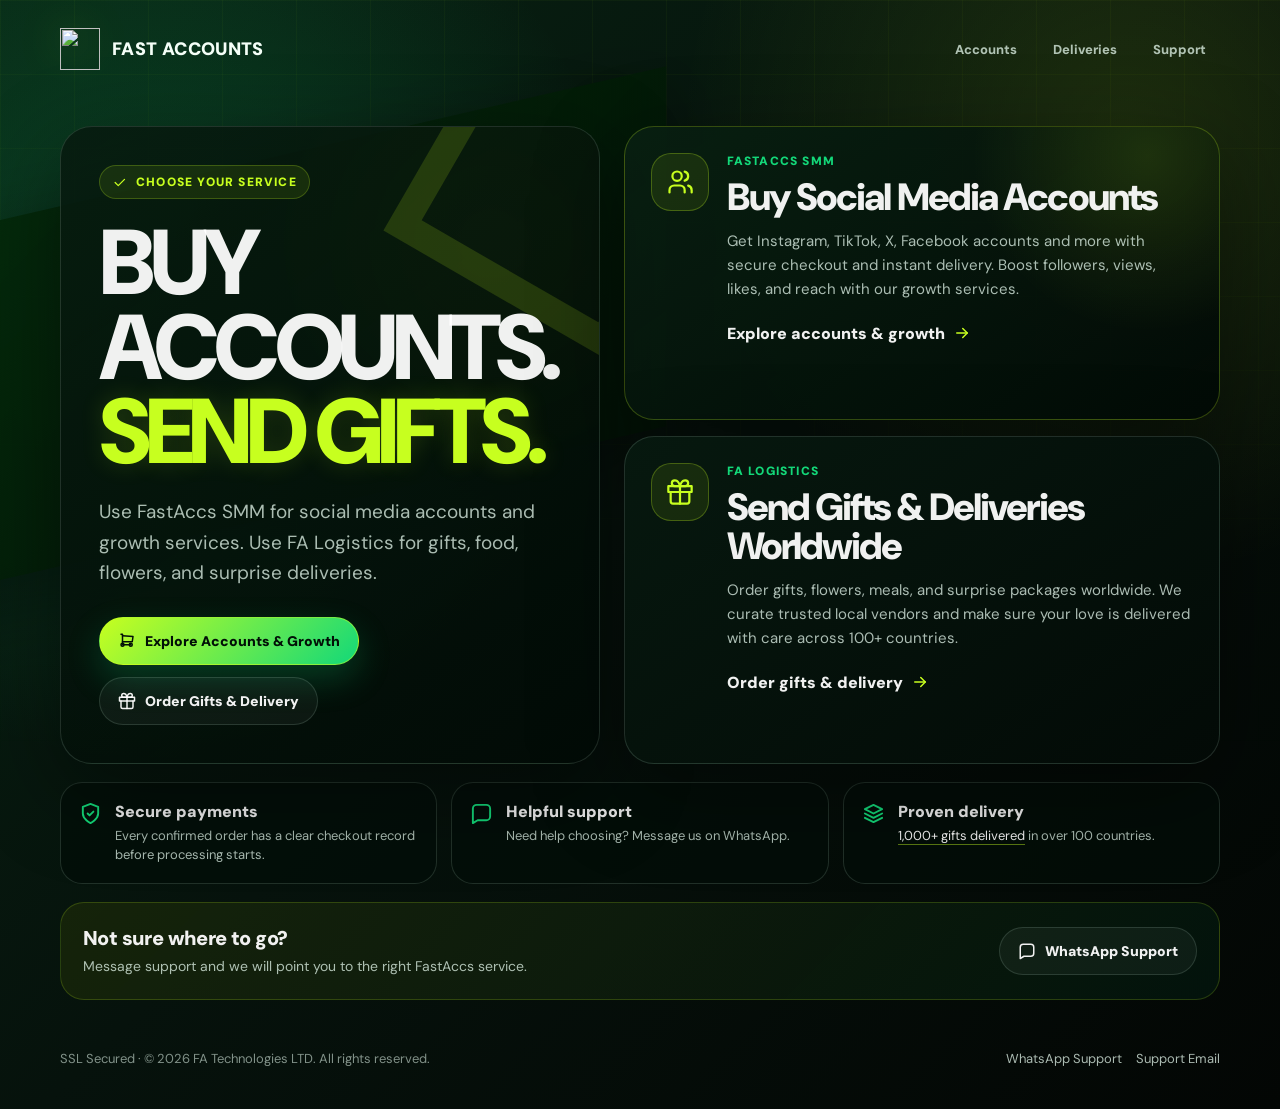
==== commit c4135586: "Refine logistics proof copy" ====
--- a/index.html
+++ b/index.html
@@ -668,7 +668,7 @@
       </div>
       <div class="trust-card">
         <svg viewBox="0 0 24 24" fill="none" stroke="currentColor" stroke-width="2" stroke-linecap="round" stroke-linejoin="round" aria-hidden="true"><path d="M12 3 3 7.5 12 12l9-4.5L12 3Z"/><path d="M3 12l9 4.5 9-4.5"/><path d="M3 16.5 12 21l9-4.5"/></svg>
-        <div><strong>Proven delivery</strong><span><a href="/logistics/about.html#social-proof">1,000+ successful deliveries</a> across 100+ countries.</span></div>
+        <div><strong>Proven delivery</strong><span><a href="/logistics/about.html#social-proof">1,000+ gifts delivered</a> in over 100 countries.</span></div>
       </div>
     </section>
 
